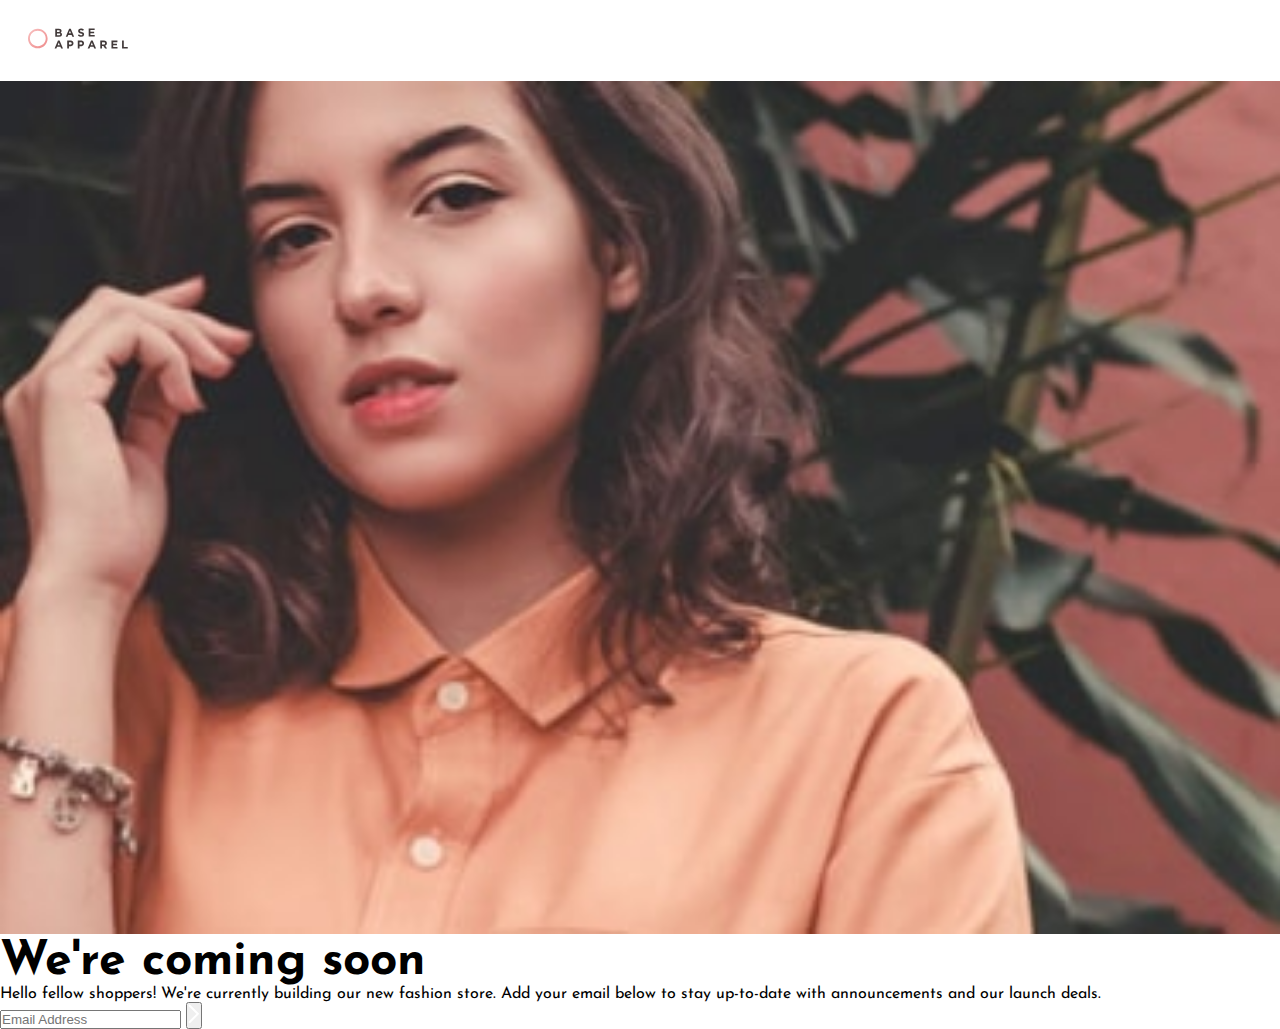
==== Sept-10/base-apparel-coming-soon-master/index.html @ c034291a "feat: html css codes" ====
<!DOCTYPE html>
<html lang="en">

<head>
  <meta charset="UTF-8">
  <meta name="viewport" content="width=device-width, initial-scale=1.0">
  <!-- displays site properly based on user's device -->

  <link rel="icon" type="image/png" sizes="32x32" href="./images/favicon-32x32.png">
  <link rel="preconnect" href="https://fonts.googleapis.com">
  <link rel="preconnect" href="https://fonts.gstatic.com" crossorigin>
  <link href="https://fonts.googleapis.com/css2?family=Josefin+Sans:wght@400;500;600;700&display=swap" rel="stylesheet">
  <link rel="stylesheet" href="styles.css">

  <title>Base apparel</title>


</head>

<body>
  <header>
    <img src="images/logo.svg" alt="brand logo">
  </header>
  <main>
    <section class="hero-image">
      <img src="images/hero-mobile.jpg" alt="hero banner">
    </section>
    <section class="info">
      <h1><span>We're</span> coming soon</h1>
      <p>Hello fellow shoppers! We're currently building our new fashion store.
        Add your email below to stay up-to-date with announcements and our launch deals.
      </p>

      <div class="input-btn-wrapper">
        <input type="email" placeholder="Email Address">
        <button>
          <img src="images/icon-arrow.svg" alt="button" />
        </button>
      </div>
    </section>
  </main>

</body>

</html>
---- Sept-10/base-apparel-coming-soon-master/styles.css ----
:root {
  --desaturated-red: hsl(0, 36%, 70%);
  --soft-red: hsl(0, 93%, 68%);
  --grayish-red:  hsl(0, 6%, 24%);
}

html {
  font-size: 16px;

}

* {
  margin: 0;
  padding: 0;
  box-sizing: border-box;
}

body {
  font-family: 'Josefin Sans', sans-serif;
}

header {
  padding: 28px;
}

header img {
  width: 100px;
}

[alt="hero banner"] {
  width: 100%;
}

/* 
1. absolute units - 100px
2. relative units - %, em, rem

em - parent multiplier
2em -> 32px

<div font-size: 20px>
  <p font-size: 2em>asdfasdf</p>
</div>

rem - root multiplier
2rem - 2* 16 = 32px
*/

h1 {
  font-size: 3rem;
  /* 2rem - 2 * 16px  = 32px*/
  /* 3.5 * 20px */
}
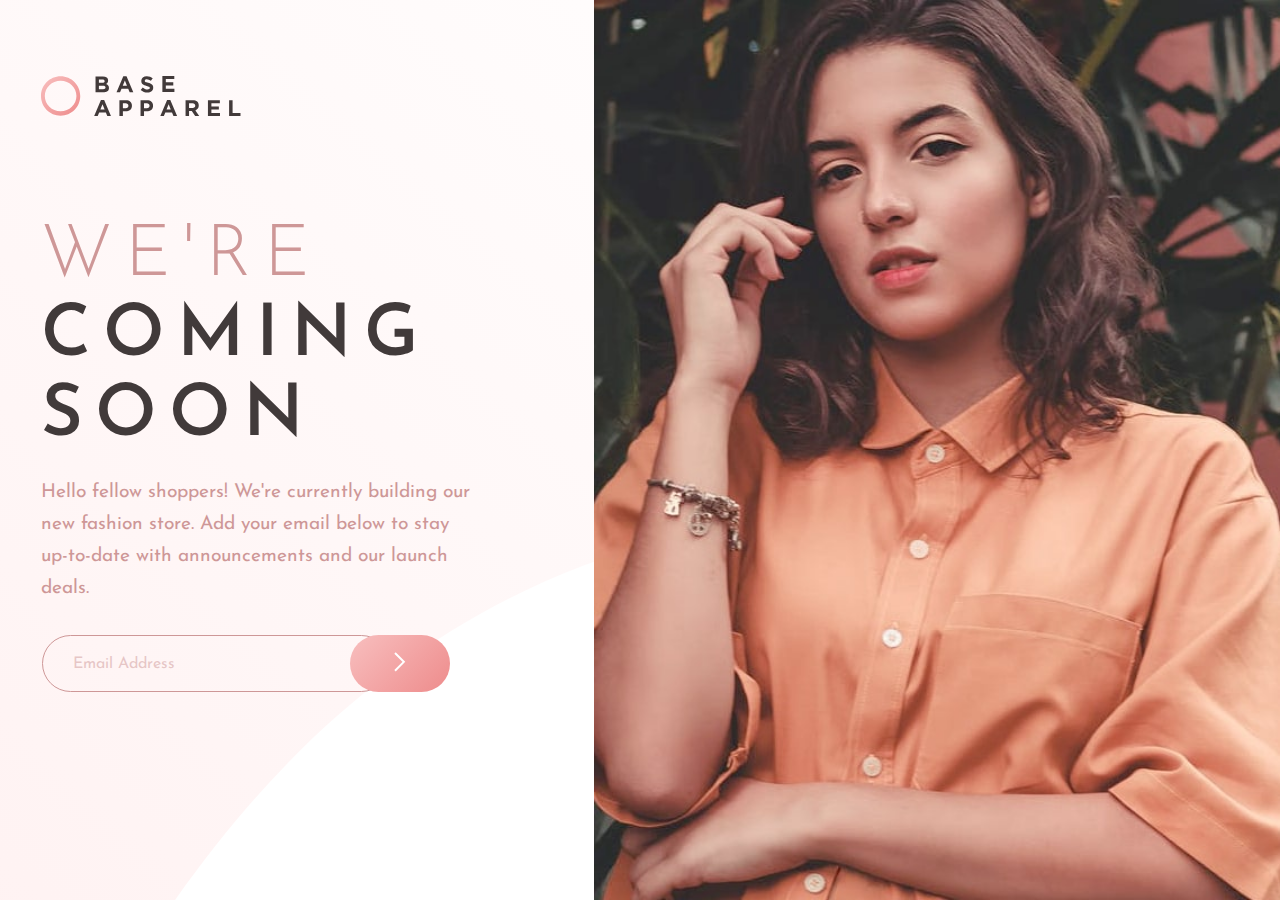
==== commit afedf2d8: "feat: base apparel - complete" ====
--- a/Sept-10/base-apparel-coming-soon-master/index.html
+++ b/Sept-10/base-apparel-coming-soon-master/index.html
@@ -9,7 +9,7 @@
   <link rel="icon" type="image/png" sizes="32x32" href="./images/favicon-32x32.png">
   <link rel="preconnect" href="https://fonts.googleapis.com">
   <link rel="preconnect" href="https://fonts.gstatic.com" crossorigin>
-  <link href="https://fonts.googleapis.com/css2?family=Josefin+Sans:wght@400;500;600;700&display=swap" rel="stylesheet">
+  <link href="https://fonts.googleapis.com/css2?family=Josefin+Sans:wght@300;400;500;600;700&display=swap" rel="stylesheet">
   <link rel="stylesheet" href="styles.css">
 
   <title>Base apparel</title>
@@ -24,8 +24,11 @@
   <main>
     <section class="hero-image">
       <img src="images/hero-mobile.jpg" alt="hero banner">
+      <img src="images/hero-desktop.jpg" alt="hero banner desktop">
     </section>
     <section class="info">
+      <img src="images/logo.svg" alt="brand logo desktop">
+
       <h1><span>We're</span> coming soon</h1>
       <p>Hello fellow shoppers! We're currently building our new fashion store.
         Add your email below to stay up-to-date with announcements and our launch deals.
@@ -42,4 +45,23 @@
 
 </body>
 
-</html>+</html>
+
+<!-- 
+
+  Sept - 14
+
+  - Recap of the last class
+  - Complete our responsive website - Base apparel
+  - Viewport - relative units of viewport - vh, vw
+ 
+
+  Q's From the last class
+  - How specificity is calculated? - Mabaidul
+  - What is the difference between :root and html? - Yatin
+
+  Materials
+  - All code related to the sessions
+    https://github.com/tajammul1996/html-css
+
+ -->--- a/Sept-10/base-apparel-coming-soon-master/styles.css
+++ b/Sept-10/base-apparel-coming-soon-master/styles.css
@@ -9,6 +9,10 @@
 
 }
 
+/* 1rem = 16px
+  2rem = 32px
+*/
+
 * {
   margin: 0;
   padding: 0;
@@ -17,6 +21,7 @@
 
 body {
   font-family: 'Josefin Sans', sans-serif;
+  background: linear-gradient(135deg,  hsl(0, 0%, 100%),  hsl(0, 100%, 98%));
 }
 
 header {
@@ -28,12 +33,13 @@
 }
 
 [alt="hero banner"] {
-  width: 100%;
+  width: 100vw;
+  /* vw - viewport width */
 }
 
 /* 
 1. absolute units - 100px
-2. relative units - %, em, rem
+2. relative units - %, em, rem , vh, vw
 
 em - parent multiplier
 2em -> 32px
@@ -46,8 +52,151 @@
 2rem - 2* 16 = 32px
 */
 
+
+.info {
+  margin: 0 auto;
+  text-align: center;
+  max-width: 85%;
+}
+
 h1 {
-  font-size: 3rem;
-  /* 2rem - 2 * 16px  = 32px*/
-  /* 3.5 * 20px */
+  font-size: 2.8rem;
+  text-transform: uppercase;
+  margin-top: 60px;
+  margin-bottom: 20px;
+  letter-spacing: 9px;
+  font-weight: 600;
+  color: var(--grayish-red)
+}
+
+h1 > span  {
+  color: var(--desaturated-red);
+  font-weight: 300;
+}
+
+p {
+  color: var(--desaturated-red);
+  line-height: 23px;
+}
+
+.input-btn-wrapper {
+  margin-top: 30px;
+  display: flex;
+  justify-content: center;
+}
+
+input {
+  padding: 15px 25px;
+  border-radius: 30px;
+  border: 1px solid var(--desaturated-red);
+  width: 85%;
+  background-color: transparent;
+}
+
+input::placeholder {
+  color: var(--desaturated-red);
+  font-family: 'Josefin Sans', sans-serif;
+  opacity: 0.5;
+  font-size: 1rem;
+}
+
+button {
+  border: none;
+  border-radius: 30px;
+  width: 70px;
+  background: linear-gradient(135deg, hsl(0, 80%, 86%), hsl(0, 74%, 74%));
+  margin-left: -40px;
+}
+
+[alt="hero banner desktop"] {
+  display: none;
+}
+
+[alt="brand logo desktop"] {
+  display: none;
+}
+
+@media (min-width: 768px) {
+
+  header img {
+    width: 150px;
+  }
+
+  [alt="hero banner"] {
+   height: 400px;
+   object-fit: cover;
+  }
+
+  .info {
+    max-width: 70%;
+  }
+
+  h1 {
+    font-size: 4rem;
+  }
+
+  p {
+    font-size: 1.5rem;
+    line-height: 2rem;
+  }
+
+  input {
+    padding: 20px 30px;
+  }
+
+  button {
+    width: 100px;
+  }
+}
+
+@media (min-width: 1000px) {
+
+  body {
+    background-image: url(images/bg-pattern-desktop.svg);
+    background-size: cover;
+  }
+
+  main {
+    display: flex;
+    flex-direction: row-reverse;
+  }
+
+  header {
+    display: none;
+  }
+
+  .info {
+    max-width: 40%;
+    text-align: left;
+  }
+
+  h1 {
+    font-size: 4.5rem;
+    letter-spacing: 12px;
+    line-height: 5rem;
+  }
+
+  p {
+    font-size: 1.2rem;
+    max-width: 85%;
+  }
+
+  .input-btn-wrapper {
+    max-width: 80%;
+  }
+
+  [alt="hero banner"] {
+    display: none;
+  }
+  [alt="hero banner desktop"] {
+    display: block;
+    height: 100vh;
+    
+  }
+  [alt="brand logo desktop"]{
+    display: block;
+    width: 200px;
+    margin-top: 75px;
+    margin-bottom: 100px;
+  }
 }